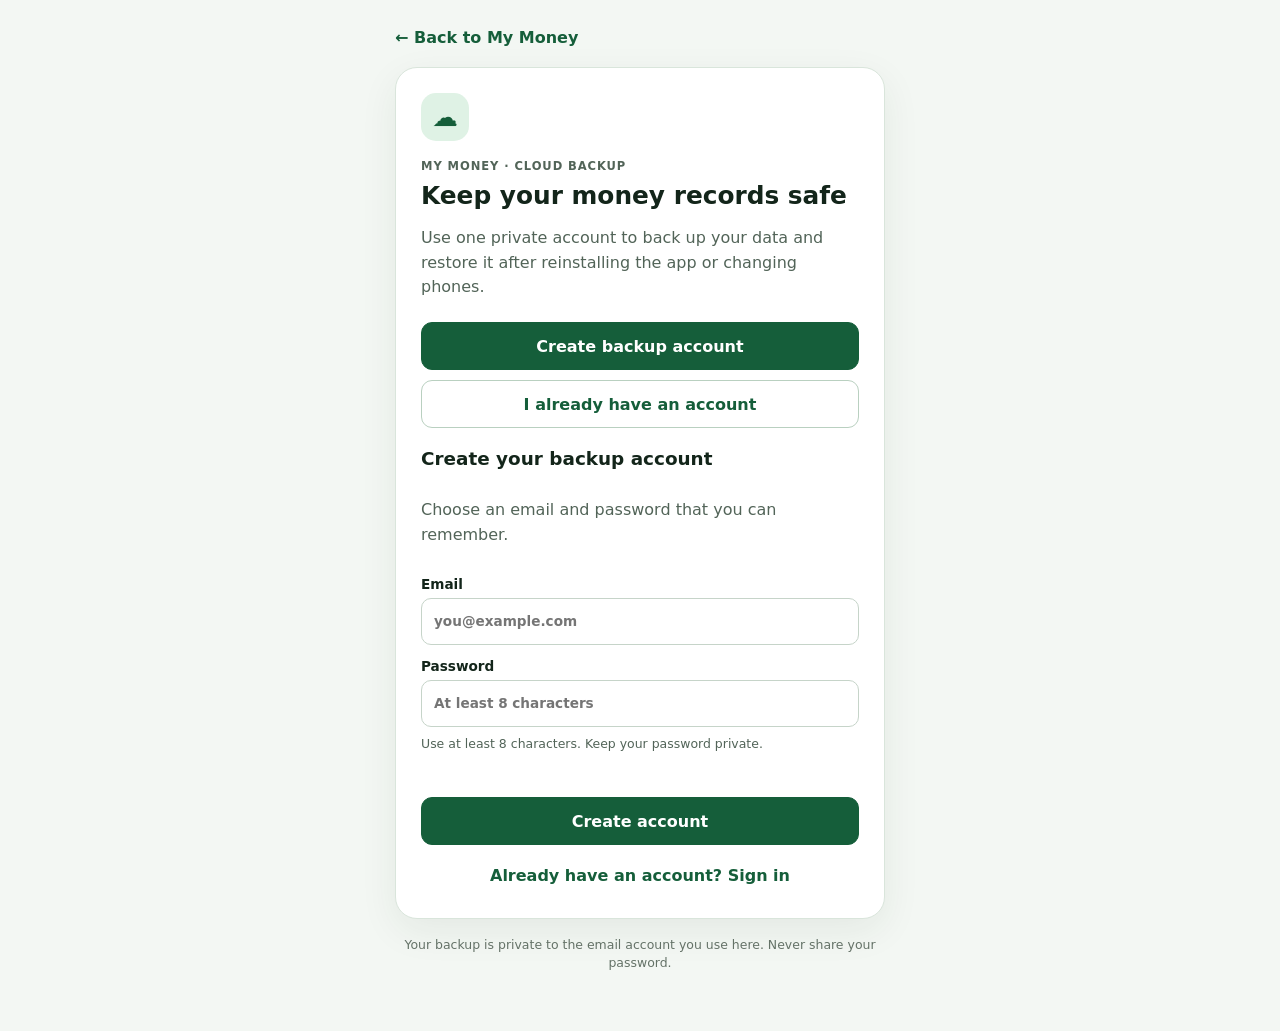
==== backup.html @ 3e384862 "Move cloud backup to dedicated account page" ====
<!doctype html>
<html lang="en">
<head>
  <meta charset="UTF-8" /><meta name="viewport" content="width=device-width, initial-scale=1" />
  <meta name="theme-color" content="#155e3a" /><title>Cloud Backup · My Money</title>
  <link rel="stylesheet" href="backup.css" />
</head>
<body>
  <main class="backup-page">
    <a class="back-link" href="index.html">← Back to My Money</a>
    <section class="backup-card" aria-labelledby="backupTitle">
      <div class="cloud-mark" aria-hidden="true">☁</div>
      <p class="eyebrow">MY MONEY · CLOUD BACKUP</p>
      <h1 id="backupTitle">Keep your money records safe</h1>
      <p class="intro">Use one private account to back up your data and restore it after reinstalling the app or changing phones.</p>

      <div id="accountChoice" class="choice-panel">
        <button id="createAccount" class="primary">Create backup account</button>
        <button id="signIn" class="secondary">I already have an account</button>
      </div>

      <form id="authForm" hidden>
        <h2 id="authTitle">Create your backup account</h2>
        <p id="authHelp">Choose an email and password that you can remember.</p>
        <label>Email<input id="email" type="email" autocomplete="email" inputmode="email" placeholder="you@example.com" required /></label>
        <label>Password<input id="password" type="password" autocomplete="new-password" minlength="8" placeholder="At least 8 characters" required /></label>
        <p class="help">Use at least 8 characters. Keep your password private.</p>
        <p id="authStatus" class="status" role="status"></p>
        <button id="authSubmit" class="primary" type="submit">Create account</button>
        <button id="switchAuth" class="link-button" type="button">Already have an account? Sign in</button>
      </form>

      <section id="signedIn" hidden>
        <div class="signed-account"><strong>✓ Signed in</strong><span id="accountEmail"></span></div>
        <h2>Your cloud backup</h2>
        <p>Tap Back up now after adding records. Your app also saves changes automatically while you are signed in.</p>
        <div class="action-stack"><button id="backupNow" class="primary" type="button">Back up now</button><button id="restoreNow" class="secondary" type="button">Restore cloud backup</button></div>
        <p id="backupStatus" class="status" role="status"></p>
        <button id="signOut" class="link-button danger" type="button">Sign out on this phone</button>
      </section>
    </section>
    <p class="privacy-note">Your backup is private to the email account you use here. Never share your password.</p>
  </main>
  <script src="backup.js"></script>
</body>
</html>
---- backup.css ----
:root{font-family:system-ui,-apple-system,"Segoe UI",sans-serif;color:#13251a;background:#f3f7f3}*{box-sizing:border-box}body{margin:0}.backup-page{width:min(100% - 28px,490px);margin:0 auto;padding:28px 0 42px}.back-link{display:inline-block;color:#155e3a;text-decoration:none;font-weight:750;margin-bottom:20px}.backup-card{background:#fff;border:1px solid #d9e5db;border-radius:22px;padding:25px;box-shadow:0 12px 38px #18321c12}.cloud-mark{display:grid;place-items:center;width:48px;height:48px;border-radius:15px;background:#dff2e5;color:#155e3a;font-size:1.6rem}.eyebrow{margin:17px 0 5px;color:#227346;font-size:.72rem;font-weight:850;letter-spacing:.08em}.backup-card h1{margin:0;font-size:1.55rem;line-height:1.2}.backup-card h2{margin:0;font-size:1.15rem}.intro,.backup-card p{color:#526458;line-height:1.52}.choice-panel,.action-stack{display:grid;gap:10px;margin-top:23px}.primary,.secondary{min-height:48px;border-radius:11px;padding:10px 14px;font:inherit;font-weight:800;cursor:pointer}.primary{border:1px solid #155e3a;background:#155e3a;color:#fff}.secondary{border:1px solid #b9d0c0;background:#fff;color:#155e3a}form{display:grid;gap:13px;margin-top:20px}label{display:grid;gap:6px;font-size:.85rem;font-weight:750}input{min-height:47px;padding:0 12px;border:1px solid #c6d4c9;border-radius:10px;font:inherit}.help{font-size:.78rem;margin:-5px 0 0}.status{min-height:1.3em;margin:0;color:#155e3a;font-weight:700;font-size:.84rem}.link-button{justify-self:center;border:0;background:transparent;color:#155e3a;font:inherit;font-weight:800;cursor:pointer;padding:8px}.signed-account{display:grid;gap:3px;margin:18px 0;padding:12px;border-radius:11px;background:#e9f7ed;color:#155e3a}.signed-account span{font-size:.82rem;overflow-wrap:anywhere}.danger{color:#a1251e}.privacy-note{margin:17px 8px;text-align:center;color:#647267;font-size:.78rem;line-height:1.45}@media(max-width:380px){.backup-card{padding:20px}.backup-page{padding-top:20px}}
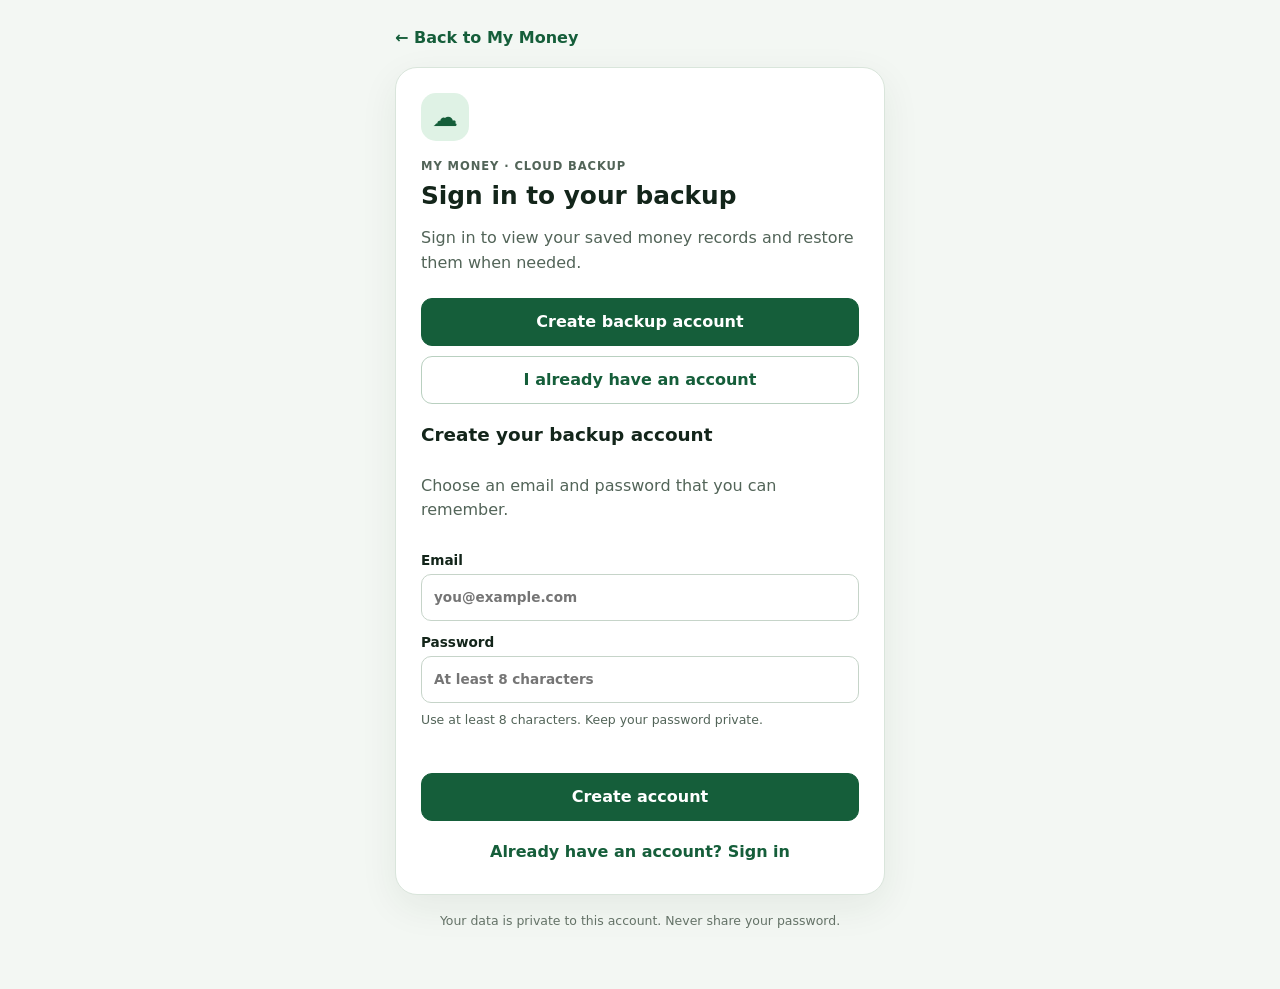
==== commit df42b525: "Add private cloud records dashboard" ====
--- a/backup.html
+++ b/backup.html
@@ -1,46 +1,5 @@
 <!doctype html>
 <html lang="en">
-<head>
-  <meta charset="UTF-8" /><meta name="viewport" content="width=device-width, initial-scale=1" />
-  <meta name="theme-color" content="#155e3a" /><title>Cloud Backup · My Money</title>
-  <link rel="stylesheet" href="backup.css" />
-</head>
-<body>
-  <main class="backup-page">
-    <a class="back-link" href="index.html">← Back to My Money</a>
-    <section class="backup-card" aria-labelledby="backupTitle">
-      <div class="cloud-mark" aria-hidden="true">☁</div>
-      <p class="eyebrow">MY MONEY · CLOUD BACKUP</p>
-      <h1 id="backupTitle">Keep your money records safe</h1>
-      <p class="intro">Use one private account to back up your data and restore it after reinstalling the app or changing phones.</p>
-
-      <div id="accountChoice" class="choice-panel">
-        <button id="createAccount" class="primary">Create backup account</button>
-        <button id="signIn" class="secondary">I already have an account</button>
-      </div>
-
-      <form id="authForm" hidden>
-        <h2 id="authTitle">Create your backup account</h2>
-        <p id="authHelp">Choose an email and password that you can remember.</p>
-        <label>Email<input id="email" type="email" autocomplete="email" inputmode="email" placeholder="you@example.com" required /></label>
-        <label>Password<input id="password" type="password" autocomplete="new-password" minlength="8" placeholder="At least 8 characters" required /></label>
-        <p class="help">Use at least 8 characters. Keep your password private.</p>
-        <p id="authStatus" class="status" role="status"></p>
-        <button id="authSubmit" class="primary" type="submit">Create account</button>
-        <button id="switchAuth" class="link-button" type="button">Already have an account? Sign in</button>
-      </form>
-
-      <section id="signedIn" hidden>
-        <div class="signed-account"><strong>✓ Signed in</strong><span id="accountEmail"></span></div>
-        <h2>Your cloud backup</h2>
-        <p>Tap Back up now after adding records. Your app also saves changes automatically while you are signed in.</p>
-        <div class="action-stack"><button id="backupNow" class="primary" type="button">Back up now</button><button id="restoreNow" class="secondary" type="button">Restore cloud backup</button></div>
-        <p id="backupStatus" class="status" role="status"></p>
-        <button id="signOut" class="link-button danger" type="button">Sign out on this phone</button>
-      </section>
-    </section>
-    <p class="privacy-note">Your backup is private to the email account you use here. Never share your password.</p>
-  </main>
-  <script src="backup.js"></script>
-</body>
+<head><meta charset="UTF-8" /><meta name="viewport" content="width=device-width, initial-scale=1" /><meta name="theme-color" content="#155e3a" /><title>Sign in · My Money</title><link rel="stylesheet" href="backup.css" /></head>
+<body><main class="backup-page"><a class="back-link" href="index.html">← Back to My Money</a><section class="backup-card" aria-labelledby="backupTitle"><div class="cloud-mark" aria-hidden="true">☁</div><p class="eyebrow">MY MONEY · CLOUD BACKUP</p><h1 id="backupTitle">Sign in to your backup</h1><p class="intro">Sign in to view your saved money records and restore them when needed.</p><div id="accountChoice" class="choice-panel"><button id="createAccount" class="primary">Create backup account</button><button id="signIn" class="secondary">I already have an account</button></div><form id="authForm" hidden><h2 id="authTitle">Create your backup account</h2><p id="authHelp">Choose an email and password that you can remember.</p><label>Email<input id="email" type="email" autocomplete="email" inputmode="email" placeholder="you@example.com" required /></label><label>Password<input id="password" type="password" autocomplete="new-password" minlength="8" placeholder="At least 8 characters" required /></label><p class="help">Use at least 8 characters. Keep your password private.</p><p id="authStatus" class="status" role="status"></p><button id="authSubmit" class="primary" type="submit">Create account</button><button id="switchAuth" class="link-button" type="button">Already have an account? Sign in</button></form></section><p class="privacy-note">Your data is private to this account. Never share your password.</p></main><script src="backup.js"></script></body>
 </html>
